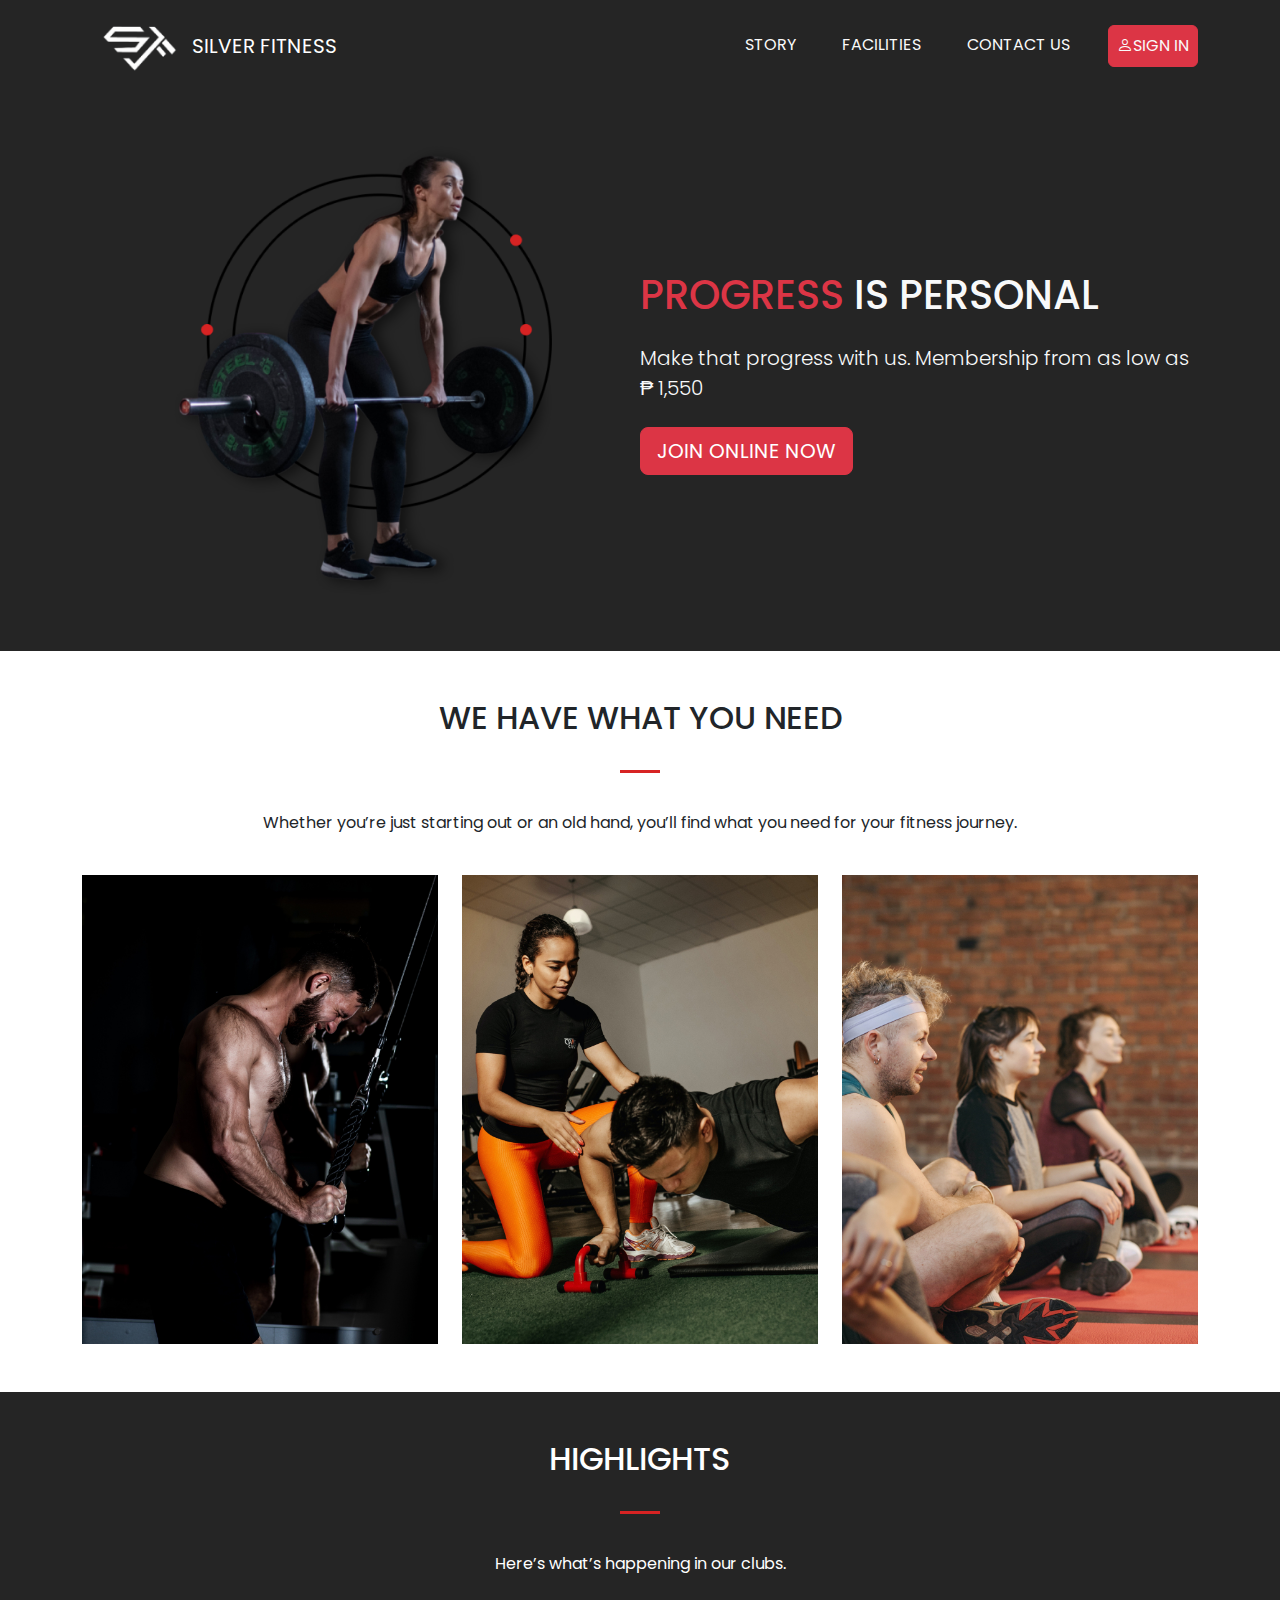
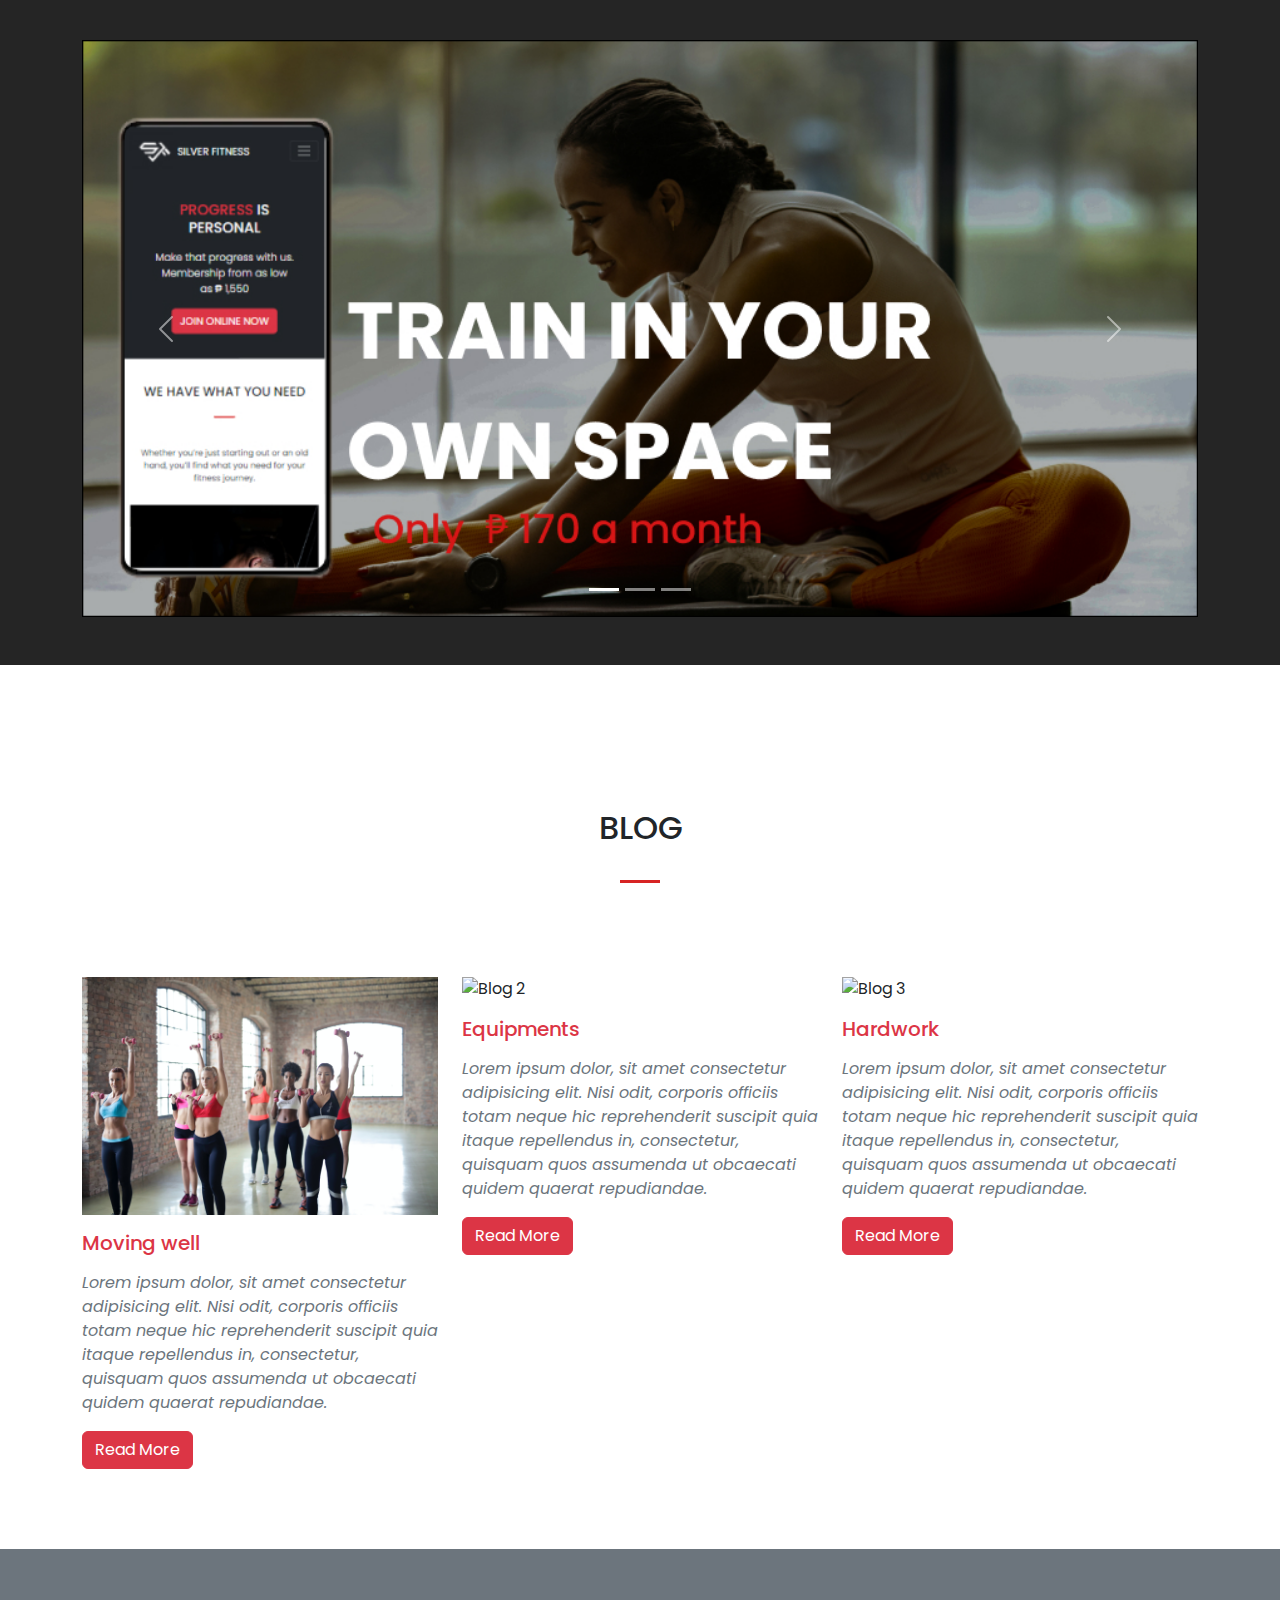
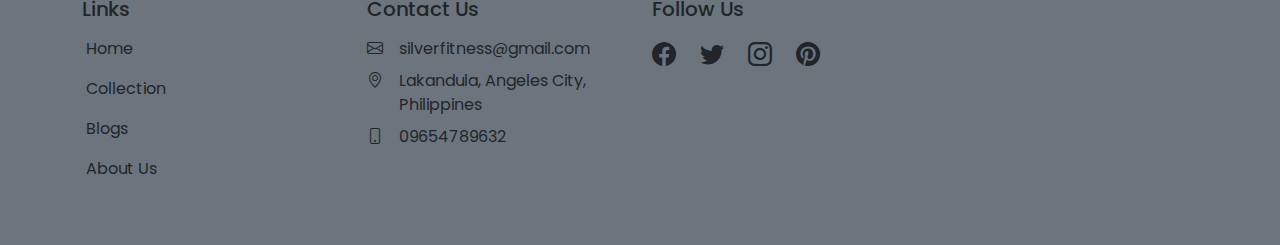
==== index.html @ c0259fdd "done" ====
<!DOCTYPE html>
<html lang="en">
  <head>
    <!-- Meta Tags -->
    <meta charset="UTF-8" />
    <meta http-equiv="X-UA-Compatible" content="IE=edge" />
    <meta name="viewport" content="width=device-width, initial-scale=1.0" />

    <!-- Bootstrap CSS -->
    <link rel="stylesheet" href="css/bootstrap.min.css" />

    <!-- Bootstrap Icon -->
    <link
      rel="stylesheet"
      href="https://cdn.jsdelivr.net/npm/bootstrap-icons@1.9.1/font/bootstrap-icons.css"
    />

    <!-- Custom CSS -->
    <link rel="stylesheet" href="css/main.css" />

    <title>SILVER FITNESS</title>
  </head>

  <body>
    <!-- Navbar -->
    <nav class="navbar navbar-expand-lg py-2 fixed-top">
      <div class="container">
        <a
          href="index.html"
          class="navbar-brand d-flex align-items-center justify-content-between order-lg-0"
        >
          <img class="image-icon" src="img/Frame 1.png" alt="site Icon" />
          <span id="brand-name" class="fw-900 text-white">SILVER FITNESS</span>
        </a>

        <button
          class="navbar-toggler"
          type="button"
          data-bs-toggle="collapse"
          data-bs-target="#navmenu"
        >
          <span class="navbar-toggler-icon"></span>
        </button>

        <div id="navmenu" class="collapse navbar-collapse">
          <ul class="navbar-nav ms-auto">
            <li class="nav-item">
              <a href="#story" class="nav-link">STORY</a>
            </li>

            <li class="nav-item">
              <a href="#facility" class="nav-link">FACILITIES</a>
            </li>
            <li class="nav-item">
              <a href="#contact" class="nav-link">CONTACT US</a>
            </li>
            <li class="nav-item">
              <a href="#signin" class="nav-link btn btn-danger">
                <i class="bi bi-person"></i>SIGN IN</a
              >
            </li>
          </ul>
        </div>
      </div>
    </nav>

    <!-- Showcase -->
    <section
      class="showcase text-light p-5 p-lg-0 pt-lg-5 text-center text-sm-start"
    >
      <div class="container">
        <div class="d-sm-flex pt-5 align-items-center justify-content-between">
          <img
            class="img-fluid w-50 d-none d-sm-block"
            src="img/show-png.png"
            alt=""
          />
          <div>
            <h1><span class="text-danger">PROGRESS</span> IS PERSONAL</h1>
            <p class="lead my-4">
              Make that progress with us. Membership from as low as ₱ 1,550
            </p>
            <button
              class="btn btn-danger btn-lg"
              data-bs-toggle="modal"
              data-bs-target="#enroll"
            >
              <a href="index.html" class="text-white">JOIN ONLINE NOW</a>
            </button>
          </div>
        </div>
      </div>
    </section>

    <!-- --SECOND SECTION --- -->
    <section class="py-5">
      <div class="container">
        <div class="title text-center">
          <h2 class="position-relative text-dark d-inline-block">
            WE HAVE WHAT YOU NEED
          </h2>
          <div class="seperator"></div>
          <div class="pt-2 text-dark">
            <p>
              Whether you’re just starting out or an old hand, you’ll find what
              you need for your fitness journey.
            </p>
          </div>
          <div class="row">
            <div class="col-md-6 col-lg-4 pt-4">
              <div class="portfolio-item position-relative overflow-hidden">
                <img src="img/4.jpg" alt="P3" class="w-100" />
                <div class="portfolio-overlay align-items-center">
                  <div class="portfolio-text text-white font-light">
                    <h1>WHO WE ARE</h1>
                    <h5>
                      As a market leader in the fitness industry, Fitness First
                      Pilippines is dedicated to improving your personal health,
                      fitness, and lifestyle. Get access to more than 30 types
                      of workout classes that will shape and tone your body up.
                      Contact us today!
                    </h5>
                  </div>
                </div>
              </div>
            </div>
            <!-- 2 -->
            <div class="col-md-6 col-lg-4 pt-4">
              <div class="portfolio-item position-relative overflow-hidden">
                <img src="img/2.jpg" alt="P3" class="w-100" />
                <div class="portfolio-overlay align-items-center">
                  <div class="portfolio-text text-white font-light">
                    <h1>CERTIFIED COACHES</h1>
                    <h5>
                      Smash your fitness goals with our expert trainers’ help
                    </h5>
                  </div>
                </div>
              </div>
            </div>
            <!-- 3 -->
            <div class="col-md-6 col-lg-4 pt-4">
              <div class="portfolio-item position-relative overflow-hidden">
                <img src="img/3.jpg" alt="P3" class="w-100" />
                <div class="portfolio-overlay align-items-center">
                  <div class="portfolio-text text-white font-light">
                    <h1>RESULT-DRIVEN CLASSES</h1>
                    <h5>
                      If you love the energy of group workouts, we have a class
                      that’ll fit you.
                    </h5>
                  </div>
                </div>
              </div>
            </div>
          </div>
        </div>
      </div>
    </section>

    <!-- Banners -->
    <section class="showcase pb-5">
      <div class="container">
        <div class="text-center title">
          <h2 class="position-relative d-inline-block text-white pt-5">
            HIGHLIGHTS
          </h2>
          <div class="seperator"></div>
          <div class="pt-2">
            <p class="text-white pb-5">Here’s what’s happening in our clubs.</p>
          </div>

          <div
            id="carouselExampleDark"
            class="carousel carousel-light slide"
            data-bs-ride="carousel"
          >
            <div class="carousel-indicators">
              <button
                type="button"
                data-bs-target="#carouselExampleDark"
                data-bs-slide-to="0"
                class="active"
                aria-current="true"
                aria-label="Slide 1"
              ></button>
              <button
                type="button"
                data-bs-target="#carouselExampleDark"
                data-bs-slide-to="1"
                aria-label="Slide 2"
              ></button>
              <button
                type="button"
                data-bs-target="#carouselExampleDark"
                data-bs-slide-to="2"
                aria-label="Slide 3"
              ></button>
            </div>
            <div class="carousel-inner">
              <div class="carousel-item active" data-bs-interval="10000">
                <img
                  src="img/banner1.jpg"
                  class="d-block w-100"
                  alt="Banner 1"
                />
              </div>
              <div class="carousel-item" data-bs-interval="2000">
                <img
                  src="img/banner2.jpg"
                  class="d-block w-100"
                  alt="Banner 2"
                />
              </div>
              <div class="carousel-item">
                <img
                  src="img/banner3.jpg"
                  class="d-block w-100"
                  alt="Banner 3"
                />
              </div>
            </div>
            <button
              class="carousel-control-prev"
              type="button"
              data-bs-target="#carouselExampleDark"
              data-bs-slide="prev"
            >
              <span
                class="carousel-control-prev-icon"
                aria-hidden="true"
              ></span>
              <span class="visually-hidden">Previous</span>
            </button>
            <button
              class="carousel-control-next"
              type="button"
              data-bs-target="#carouselExampleDark"
              data-bs-slide="next"
            >
              <span
                class="carousel-control-next-icon"
                aria-hidden="true"
              ></span>
              <span class="visually-hidden">Next</span>
            </button>
          </div>
        </div>
      </div>
    </section>

    <!-- Blogs -->

    <section class="py-5">
      <div class="container">
        <div class="title text-center py-5">
          <h2 class="position-relative d-inline-block text-dark pt-5">BLOG</h2>
          <div class="seperator"></div>
        </div>

        <div class="row">
          <div class="col-md-6 col-lg-4 card border-0 my-3">
            <img src="img/blog1 (1).jpg" alt="Blog 1" />
            <div class="card-body px-0">
              <h5 class="card-title text-danger">Moving well</h5>
              <p class="card-text mt-3 text-muted fst-italic">
                Lorem ipsum dolor, sit amet consectetur adipisicing elit. Nisi
                odit, corporis officiis totam neque hic reprehenderit suscipit
                quia itaque repellendus in, consectetur, quisquam quos assumenda
                ut obcaecati quidem quaerat repudiandae.
              </p>
              <a href="#" class="btn btn-danger">Read More</a>
            </div>
          </div>
          <!-- 2 -->
          <div class="col-md-6 col-lg-4 card border-0 my-3">
            <img src="img/blog2.jpg" alt="Blog 2" />
            <div class="card-body px-0">
              <h5 class="card-title text-danger">Equipments</h5>
              <p class="card-text mt-3 text-muted fst-italic">
                Lorem ipsum dolor, sit amet consectetur adipisicing elit. Nisi
                odit, corporis officiis totam neque hic reprehenderit suscipit
                quia itaque repellendus in, consectetur, quisquam quos assumenda
                ut obcaecati quidem quaerat repudiandae.
              </p>
              <a href="#" class="btn btn-danger">Read More</a>
            </div>
          </div>
          <!-- 3 -->
          <div class="col-md-6 col-lg-4 card border-0 my-3">
            <img src="img/blog3.jpg" alt="Blog 3" />
            <div class="card-body px-0">
              <h5 class="card-title text-danger">Hardwork</h5>
              <p class="card-text mt-3 text-muted fst-italic">
                Lorem ipsum dolor, sit amet consectetur adipisicing elit. Nisi
                odit, corporis officiis totam neque hic reprehenderit suscipit
                quia itaque repellendus in, consectetur, quisquam quos assumenda
                ut obcaecati quidem quaerat repudiandae.
              </p>
              <a href="#" class="btn btn-danger">Read More</a>
            </div>
          </div>
        </div>
      </div>
    </section>

    <!-- Footer -->

    <footer class="bg-secondary py-5">
      <div class="container">
        <div class="row text-dark g-4">
          <div class="col-md-6 col-lg-3">
            <h5>Links</h5>
            <ul class="list-unstyled">
              <li class="my-3">
                <a href="#" class="text-dark">
                  <i class="fa fa-chevron-right me-1"></i>Home</a
                >
              </li>
              <li class="my-3">
                <a href="#" class="text-dark">
                  <i class="fa fa-chevron-right me-1"></i>Collection</a
                >
              </li>
              <li class="my-3">
                <a href="#" class="text-dark">
                  <i class="fa fa-chevron-right me-1"></i>Blogs</a
                >
              </li>
              <li class="my-3">
                <a href="#" class="text-dark">
                  <i class="fa fa-chevron-right me-1"></i>About Us</a
                >
              </li>
            </ul>
          </div>
          <div class="col-md-6 col-lg-3">
            <h5 class="mb-3">Contact Us</h5>
            <div class="d-flex justify-content-start align-items-start my-2">
              <span class="me-3"><i class="bi bi-envelope"></i></span>
              <span>silverfitness@gmail.com</span>
            </div>
            <div class="d-flex jutify-content-start align-items-start my-2">
              <span class="me-3"><i class="bi bi-geo-alt"></i></span>
              <span>Lakandula, Angeles City, Philippines</span>
            </div>
            <div class="d-flex justify-content-start align-items-start my-2">
              <span class="me-3"><i class="bi bi-phone"></i></span>
              <span>09654789632</span>
            </div>
          </div>
          <div class="col-md-6 col-lg-3">
            <h5 class="mb-3">Follow Us</h5>
            <ul class="list-unstyled d-flex">
              <li class="fs-4 me-4">
                <i class="bi bi-facebook"></i>
              </li>
              <li class="fs-4 me-4">
                <i class="bi bi-twitter"></i>
              </li>
              <li class="fs-4 me-4">
                <i class="bi bi-instagram"></i>
              </li>
              <li class="fs-4 me-4">
                <i class="bi bi-pinterest"></i>
              </li>
            </ul>
          </div>
        </div>
      </div>
    </footer>
    <!-- Bootstrap JS -->
    <script src="js/bootstrap.bundle.min.js"></script>
  </body>
</html>
---- css/main.css ----
@import url('https://fonts.googleapis.com/css2?family=Kaisei+Tokumin:wght@400;500;700&family=Poppins:wght@300;400;500&display=swap');

:root{
    --lg-font: 'Kaisei Tokumin', serif;
    --sm-font: 'Poppins', sans-serif;
    --pink: #dc3545;
}

body {
    font-family: var(--sm-font);
}

/* Navbar */

.navbar{
    background-color: #252525;
}
.nav-link{
    color: rgb(250, 250, 250);
}

.nav-link:hover {
    color:#D72323 !important;

}
.nav-item{
    padding-left: 30px;
}
.image-icon{
    height: 65px;
}

/* Showcase */

.showcase{
   background-color: #252525;
}

.btn:not(.nav-btns button):hover{
    background: #873232;
    color: rgb(255, 255, 255);
    border: #D72323;
}
a:link {
    text-decoration: none;
  }


.img-banner {
    height: 700px;
    width: 800px;
}

.seperator{
    background-color: #D72323;
    width: 40px;
    height: 3px;
    margin: 0 auto;
    margin-bottom: 30px;
    margin-top: 25px;
}



/* Second Section */
.portfolio-overlay {
    position: absolute;
    bottom: 0;
    left: 0;
    width: 100%;
    height: 100%;
    background-color: #e71111e6;
    display: flex;
    align-items: flex-end;
    padding: 30px;
    opacity: 0;
   }
   .portfolio-item img{
    transform: skewX(349);
   }
   .portfolio-item:hover .portfolio-overlay {
    opacity: 1;
   }
   .portfolio-item:hover img {
    transform: scale(1.1);
   }
   .portfolio-item img,
   .portfolio-item .portfolio-overlay {
    transition: all 0.4s ease;
   }
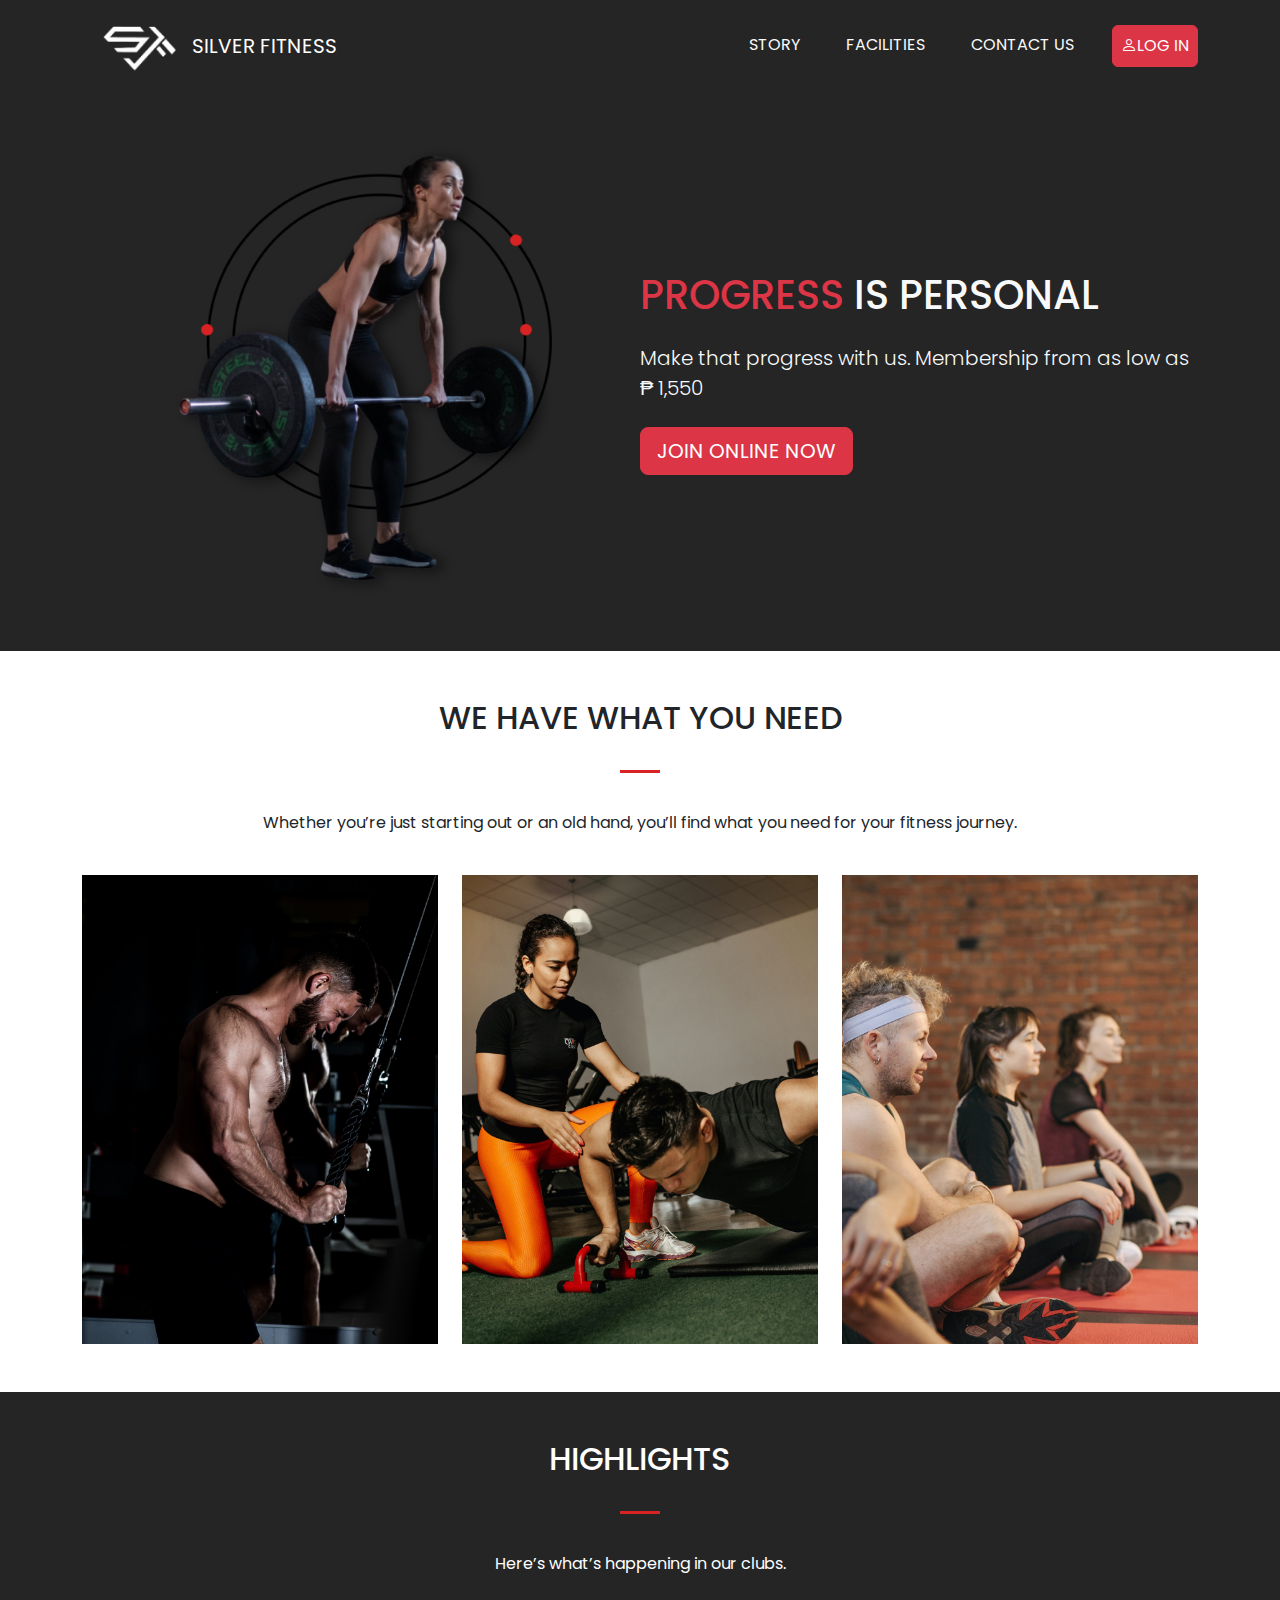
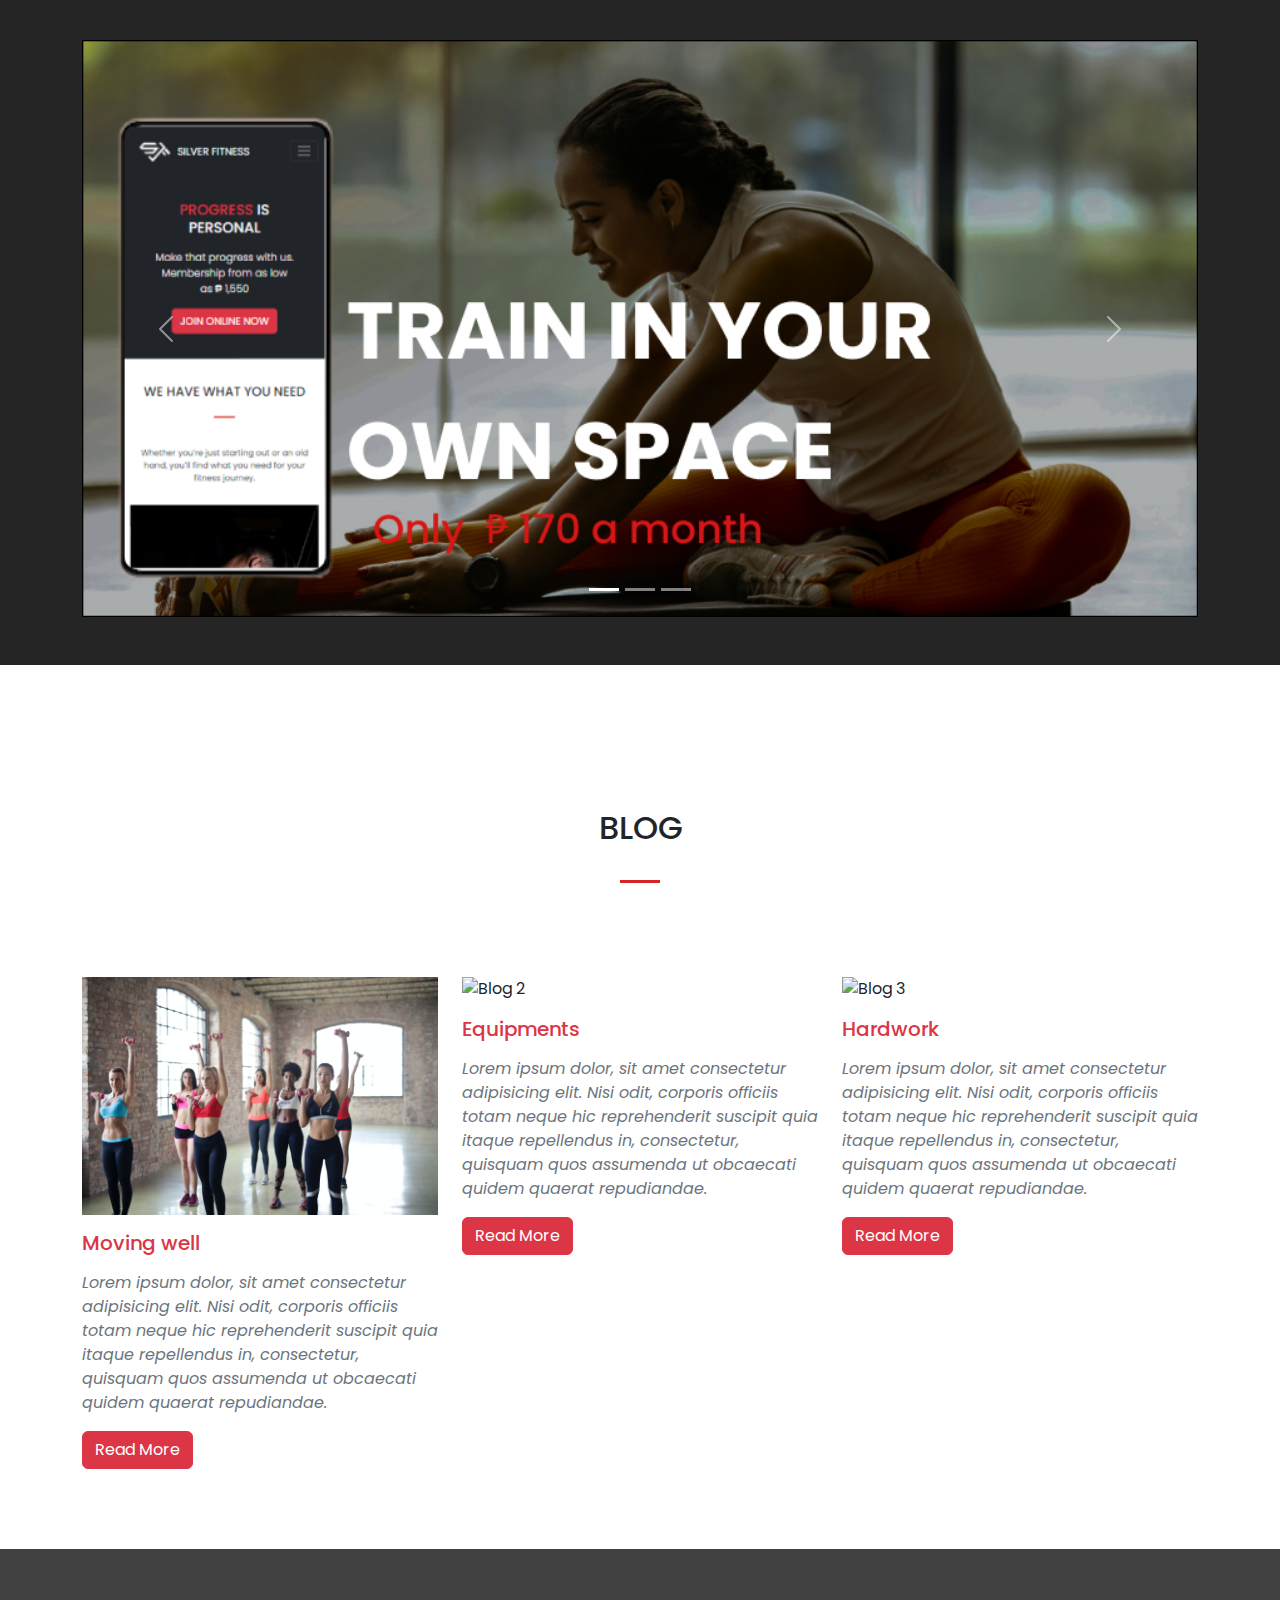
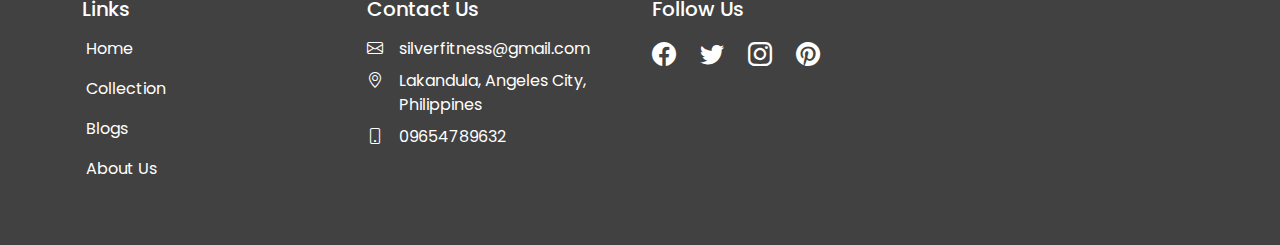
==== commit 98c351f6: "SignUp commit" ====
--- a/index.html
+++ b/index.html
@@ -55,8 +55,12 @@
               <a href="#contact" class="nav-link">CONTACT US</a>
             </li>
             <li class="nav-item">
-              <a href="#signin" class="nav-link btn btn-danger">
-                <i class="bi bi-person"></i>SIGN IN</a
+              <a
+                href="signup.html"
+                id="sign-color"
+                class="nav-link btn btn-danger"
+              >
+                <i class="bi bi-person"></i>LOG IN</a
               >
             </li>
           </ul>
@@ -306,29 +310,29 @@
 
     <!-- Footer -->
 
-    <footer class="bg-secondary py-5">
-      <div class="container">
-        <div class="row text-dark g-4">
+    <footer class="footer py-5">
+      <div class="container">
+        <div class="row text-white g-4">
           <div class="col-md-6 col-lg-3">
             <h5>Links</h5>
             <ul class="list-unstyled">
               <li class="my-3">
-                <a href="#" class="text-dark">
+                <a href="#" class="text-white">
                   <i class="fa fa-chevron-right me-1"></i>Home</a
                 >
               </li>
               <li class="my-3">
-                <a href="#" class="text-dark">
+                <a href="#" class="text-white">
                   <i class="fa fa-chevron-right me-1"></i>Collection</a
                 >
               </li>
               <li class="my-3">
-                <a href="#" class="text-dark">
+                <a href="#" class="text-white">
                   <i class="fa fa-chevron-right me-1"></i>Blogs</a
                 >
               </li>
               <li class="my-3">
-                <a href="#" class="text-dark">
+                <a href="#" class="text-white">
                   <i class="fa fa-chevron-right me-1"></i>About Us</a
                 >
               </li>
--- a/css/main.css
+++ b/css/main.css
@@ -19,9 +19,13 @@
     color: rgb(250, 250, 250);
 }
 
+
 .nav-link:hover {
     color:#D72323 !important;
 
+}
+#sign-color{
+    color: white !important;
 }
 .nav-item{
     padding-left: 30px;
@@ -37,7 +41,7 @@
 }
 
 .btn:not(.nav-btns button):hover{
-    background: #873232;
+    background: #b62626;
     color: rgb(255, 255, 255);
     border: #D72323;
 }
@@ -88,3 +92,8 @@
    .portfolio-item .portfolio-overlay {
     transition: all 0.4s ease;
    }
+
+   /* Footer */
+   .footer{
+    background-color: #414141;
+   }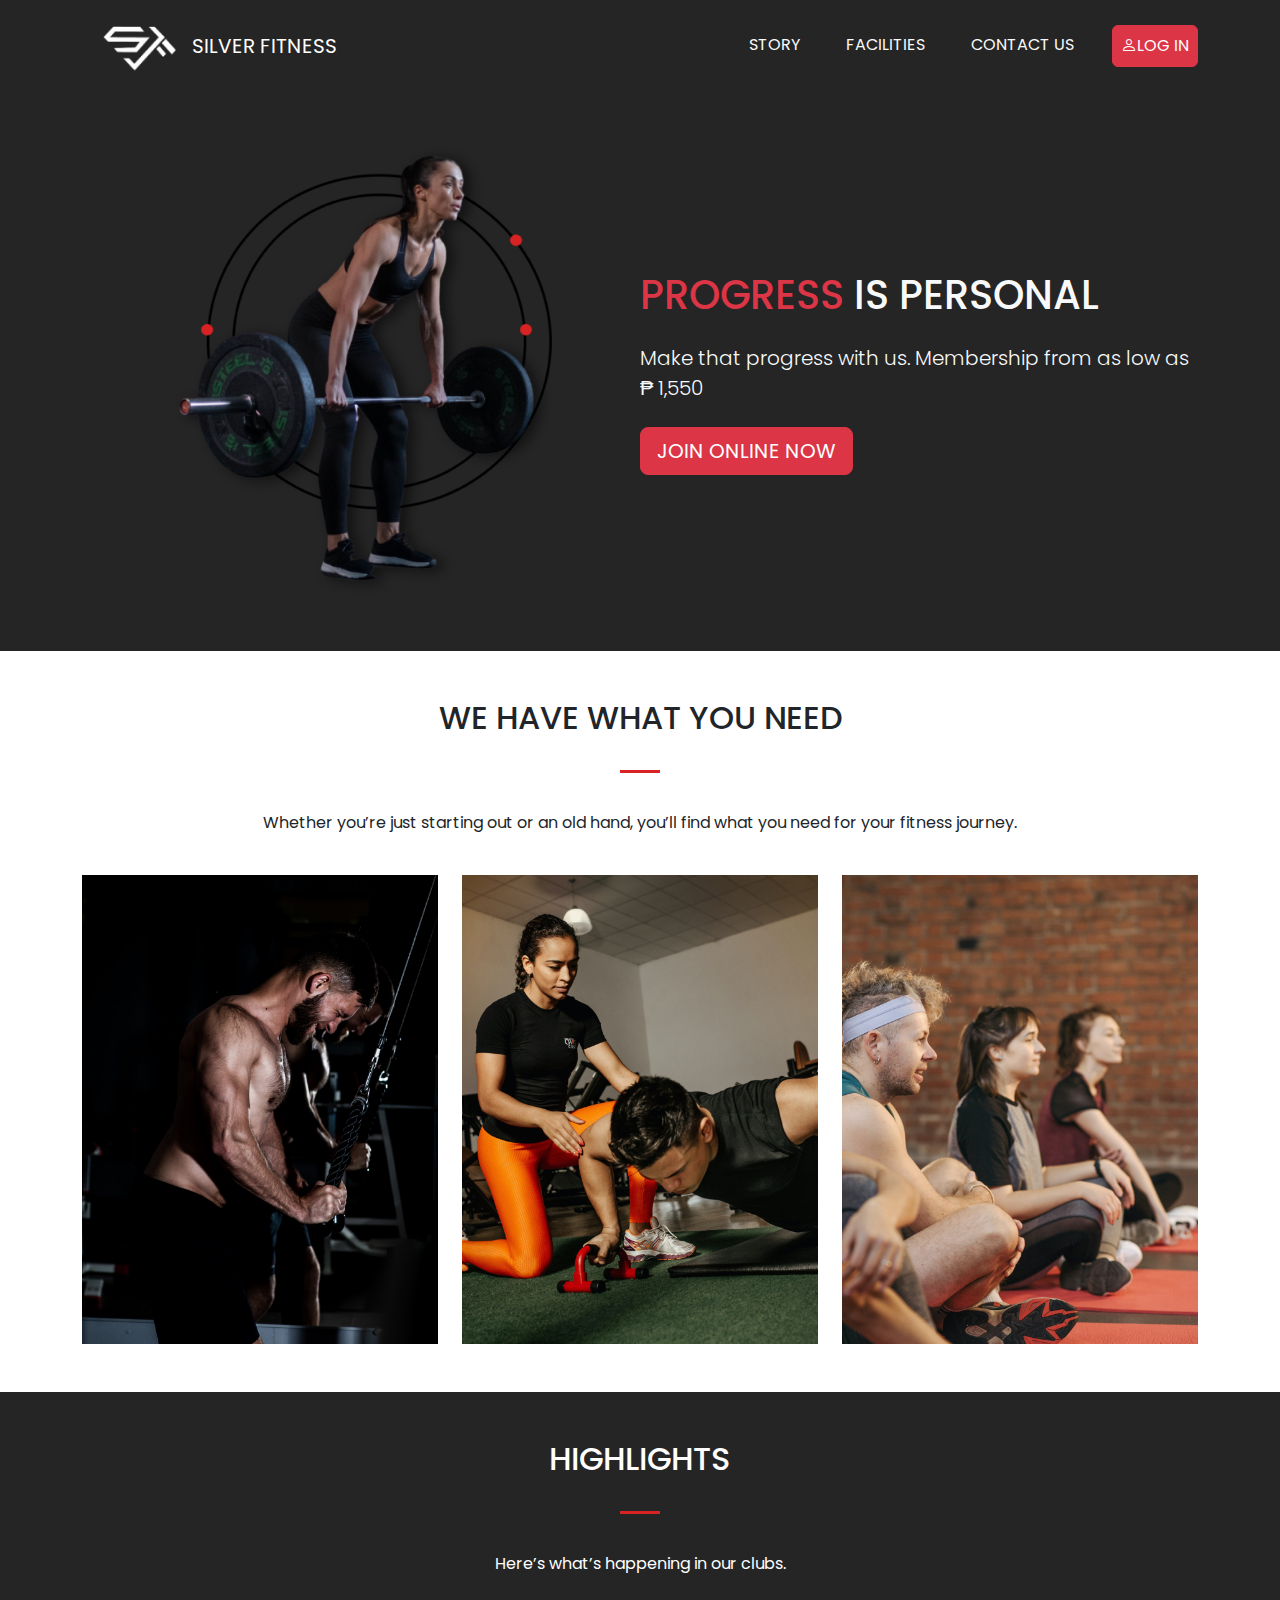
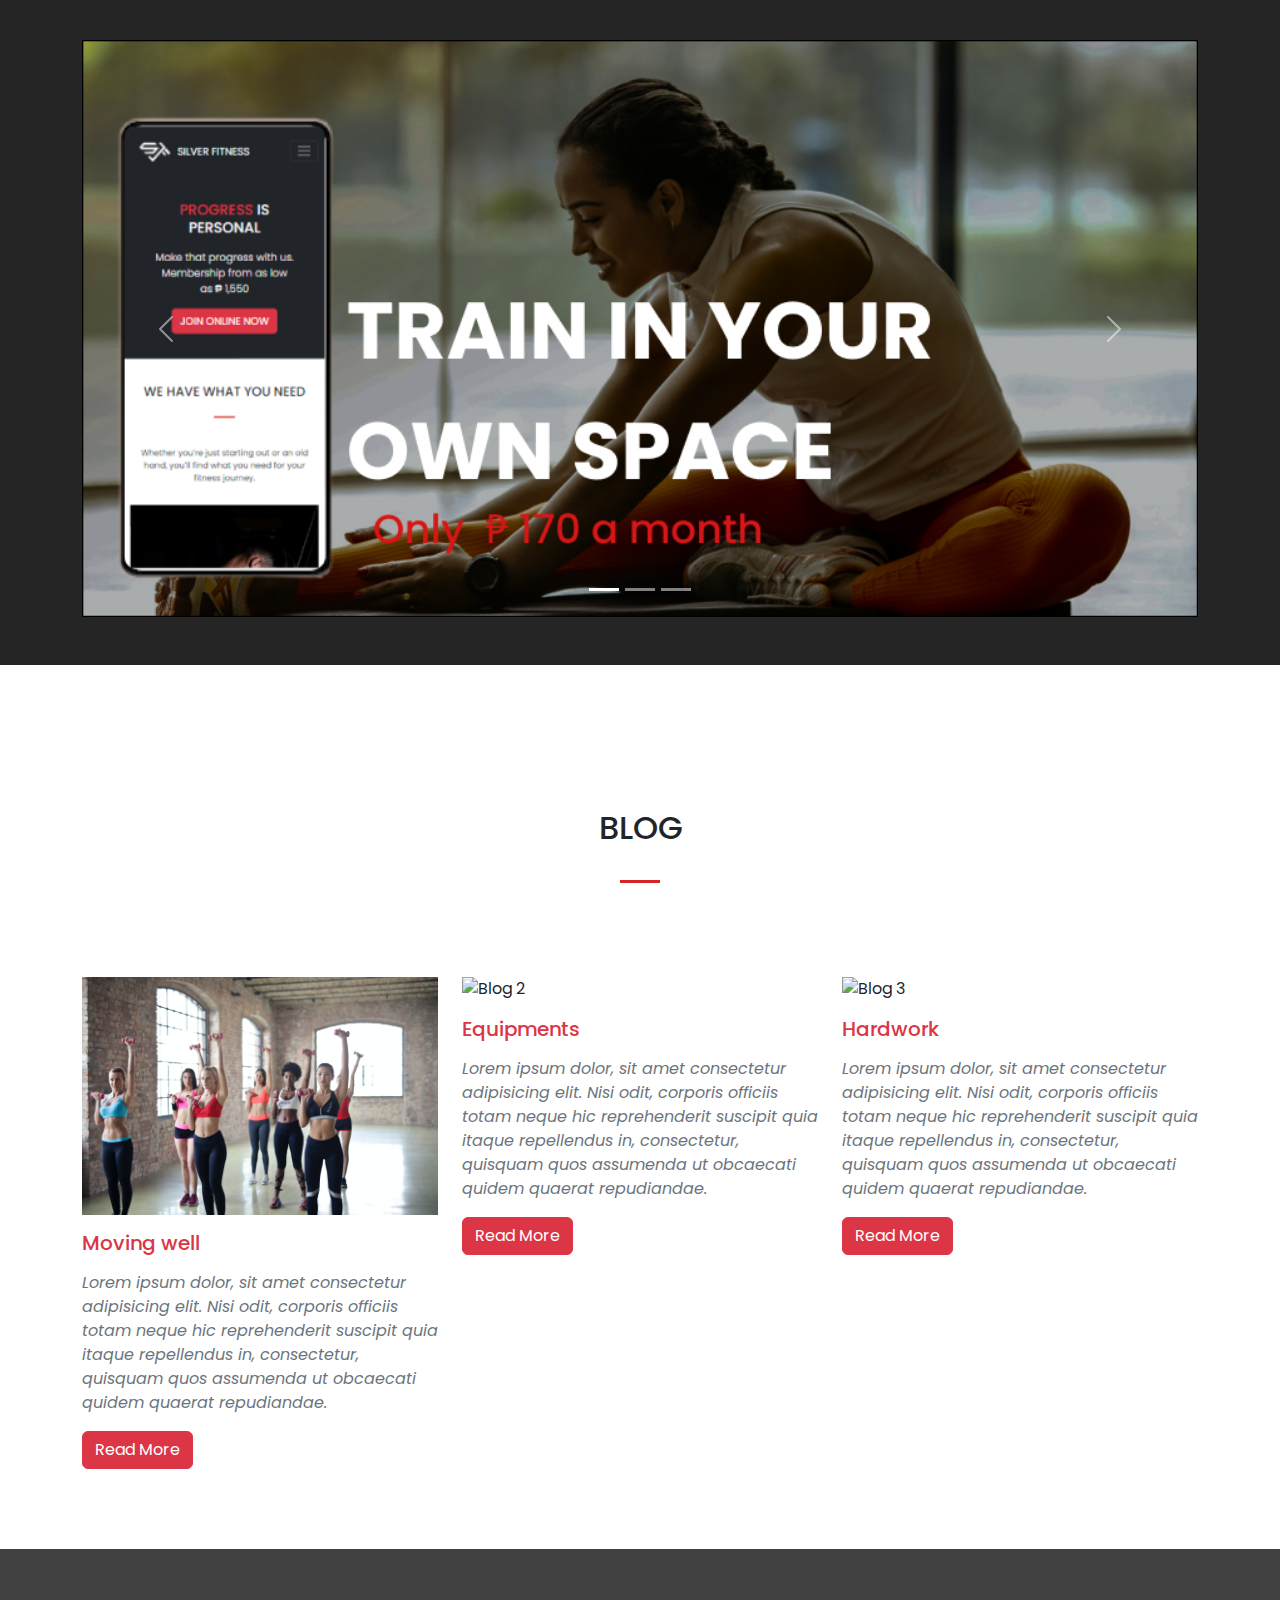
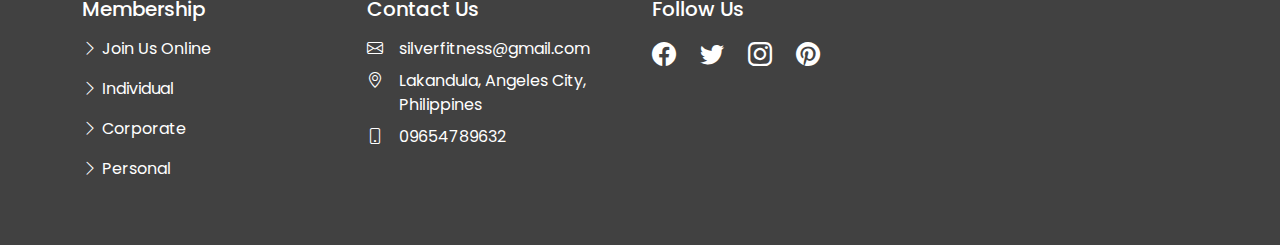
==== commit 0facb2db: "story" ====
--- a/index.html
+++ b/index.html
@@ -56,7 +56,7 @@
             </li>
             <li class="nav-item">
               <a
-                href="signup.html"
+                href="login.html"
                 id="sign-color"
                 class="nav-link btn btn-danger"
               >
@@ -314,32 +314,32 @@
       <div class="container">
         <div class="row text-white g-4">
           <div class="col-md-6 col-lg-3">
-            <h5>Links</h5>
+            <h5>Membership</h5>
             <ul class="list-unstyled">
               <li class="my-3">
                 <a href="#" class="text-white">
-                  <i class="fa fa-chevron-right me-1"></i>Home</a
+                  <i class="bi bi-chevron-right me-1"></i>Join Us Online</a
                 >
               </li>
               <li class="my-3">
                 <a href="#" class="text-white">
-                  <i class="fa fa-chevron-right me-1"></i>Collection</a
+                  <i class="bi bi-chevron-right me-1"></i>Individual</a
                 >
               </li>
               <li class="my-3">
                 <a href="#" class="text-white">
-                  <i class="fa fa-chevron-right me-1"></i>Blogs</a
+                  <i class="bi bi-chevron-right me-1"></i>Corporate</a
                 >
               </li>
               <li class="my-3">
                 <a href="#" class="text-white">
-                  <i class="fa fa-chevron-right me-1"></i>About Us</a
+                  <i class="bi bi-chevron-right me-1"></i>Personal</a
                 >
               </li>
             </ul>
           </div>
           <div class="col-md-6 col-lg-3">
-            <h5 class="mb-3">Contact Us</h5>
+            <h5 id="contact" class="mb-3">Contact Us</h5>
             <div class="d-flex justify-content-start align-items-start my-2">
               <span class="me-3"><i class="bi bi-envelope"></i></span>
               <span>silverfitness@gmail.com</span>
--- a/css/main.css
+++ b/css/main.css
@@ -3,7 +3,7 @@
 :root{
     --lg-font: 'Kaisei Tokumin', serif;
     --sm-font: 'Poppins', sans-serif;
-    --pink: #dc3545;
+
 }
 
 body {
@@ -96,4 +96,15 @@
    /* Footer */
    .footer{
     background-color: #414141;
-   }+   }
+ 
+   footer .brand{
+    font-family: var(--lg-font);
+    letter-spacing: 2px;
+}
+
+/* story */
+
+.padel{
+    padding-left: 0%;
+}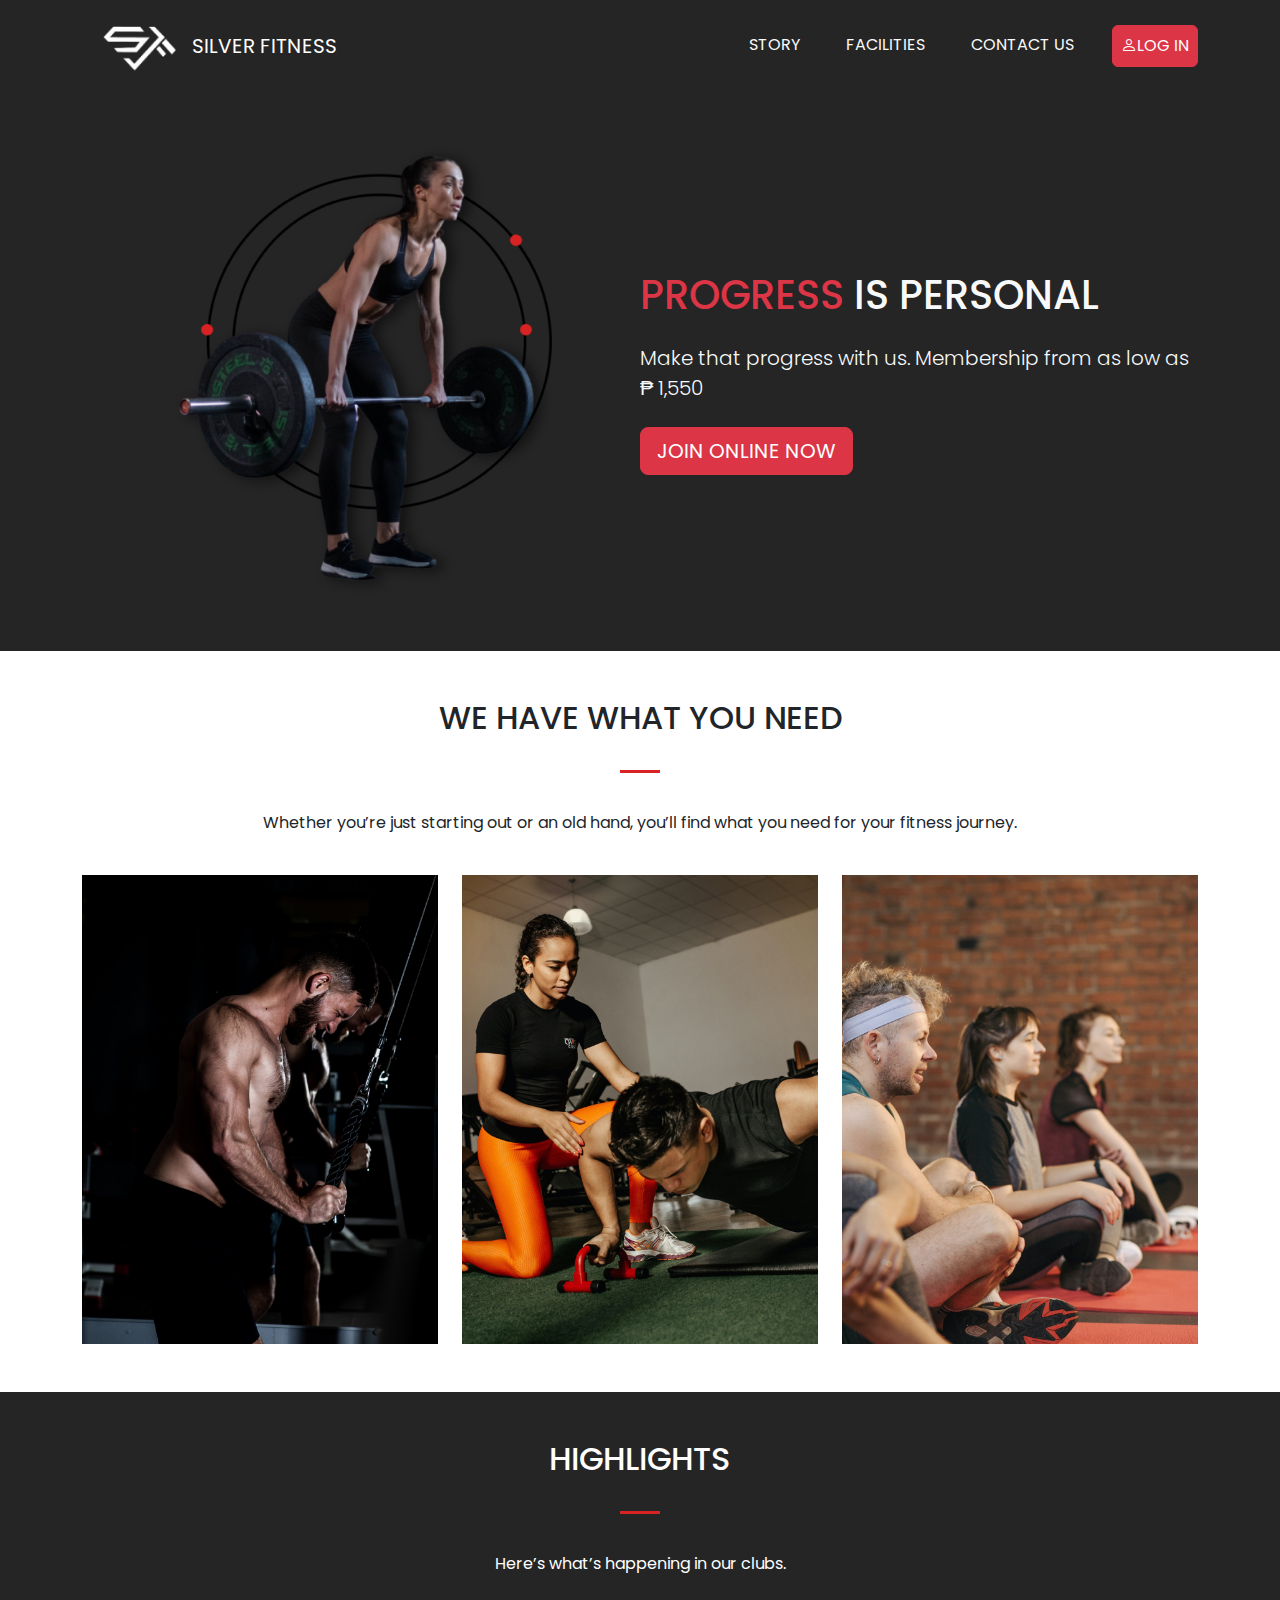
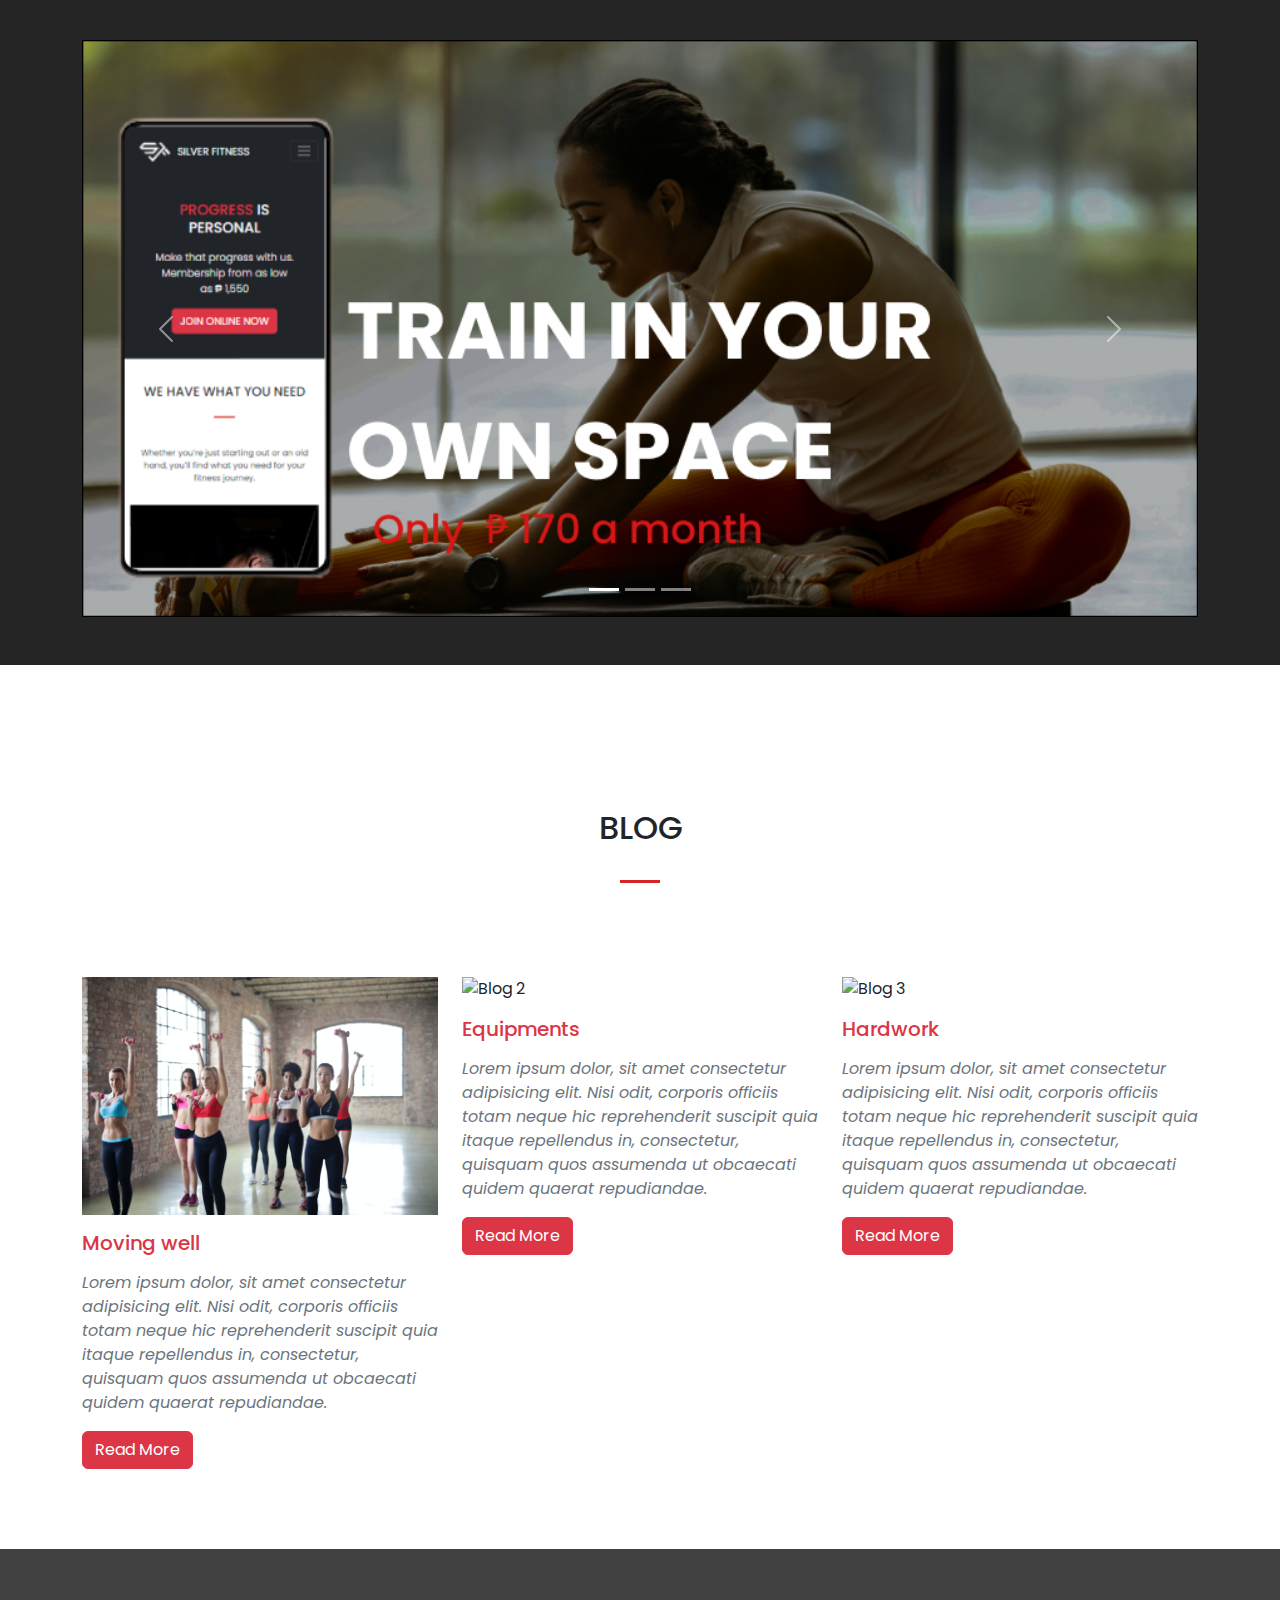
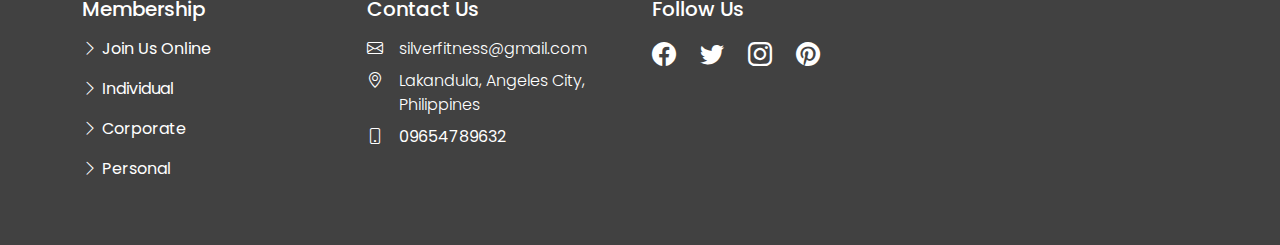
==== commit 3f27a862: "commit" ====
--- a/index.html
+++ b/index.html
@@ -45,11 +45,11 @@
         <div id="navmenu" class="collapse navbar-collapse">
           <ul class="navbar-nav ms-auto">
             <li class="nav-item">
-              <a href="#story" class="nav-link">STORY</a>
+              <a href="story.html" class="nav-link">STORY</a>
             </li>
 
             <li class="nav-item">
-              <a href="#facility" class="nav-link">FACILITIES</a>
+              <a href="facilities.html" class="nav-link">FACILITIES</a>
             </li>
             <li class="nav-item">
               <a href="#contact" class="nav-link">CONTACT US</a>
@@ -73,7 +73,7 @@
       class="showcase text-light p-5 p-lg-0 pt-lg-5 text-center text-sm-start"
     >
       <div class="container">
-        <div class="d-sm-flex pt-5 align-items-center justify-content-between">
+        <div class="d-sm-flex pt-5 align-items-center justify-content-center">
           <img
             class="img-fluid w-50 d-none d-sm-block"
             src="img/show-png.png"
@@ -89,7 +89,7 @@
               data-bs-toggle="modal"
               data-bs-target="#enroll"
             >
-              <a href="index.html" class="text-white">JOIN ONLINE NOW</a>
+              <a href="signup.html" class="text-white">JOIN ONLINE NOW</a>
             </button>
           </div>
         </div>
@@ -262,7 +262,7 @@
           <div class="seperator"></div>
         </div>
 
-        <div class="row">
+        <div class="row d-flex justify-content-center">
           <div class="col-md-6 col-lg-4 card border-0 my-3">
             <img src="img/blog1 (1).jpg" alt="Blog 1" />
             <div class="card-body px-0">
@@ -342,11 +342,11 @@
             <h5 id="contact" class="mb-3">Contact Us</h5>
             <div class="d-flex justify-content-start align-items-start my-2">
               <span class="me-3"><i class="bi bi-envelope"></i></span>
-              <span>silverfitness@gmail.com</span>
+              <span class="fw-light">silverfitness@gmail.com</span>
             </div>
             <div class="d-flex jutify-content-start align-items-start my-2">
               <span class="me-3"><i class="bi bi-geo-alt"></i></span>
-              <span>Lakandula, Angeles City, Philippines</span>
+              <span class="fw-light">Lakandula, Angeles City, Philippines</span>
             </div>
             <div class="d-flex justify-content-start align-items-start my-2">
               <span class="me-3"><i class="bi bi-phone"></i></span>
--- a/css/main.css
+++ b/css/main.css
@@ -107,4 +107,25 @@
 
 .padel{
     padding-left: 0%;
+}
+
+.s-banner{
+    width: 598px;
+}
+
+.bg-xlight {
+    background-color: #f5f5f5;
+}
+
+/* Facility */
+
+#bann {
+    background: url(/img/gym.jpg) top/cover;
+    height: 600px;
+    box-shadow: inset 0 0 0 50vw rgba(0,0,0,0.664);
+}
+
+.box {
+    border: #f5f5f5;
+   border-bottom: 0.5px solid #D72323;
 }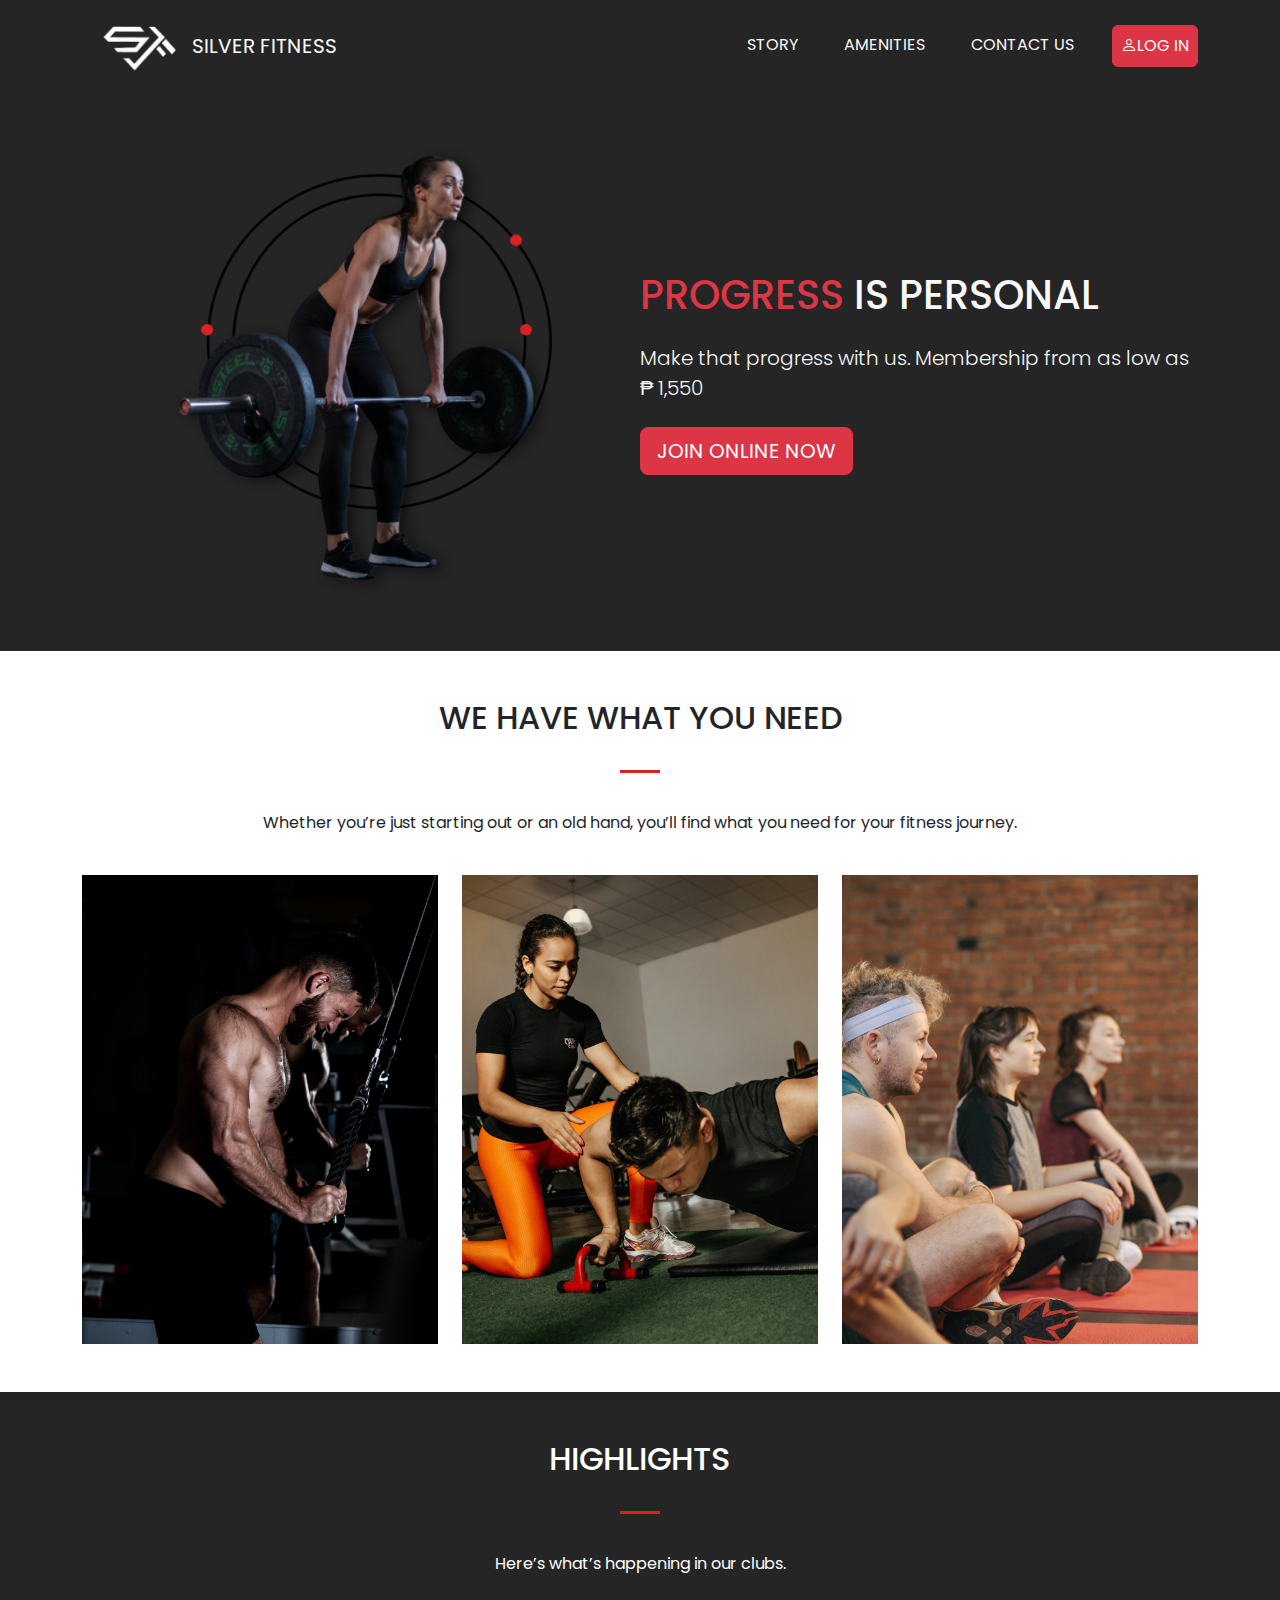
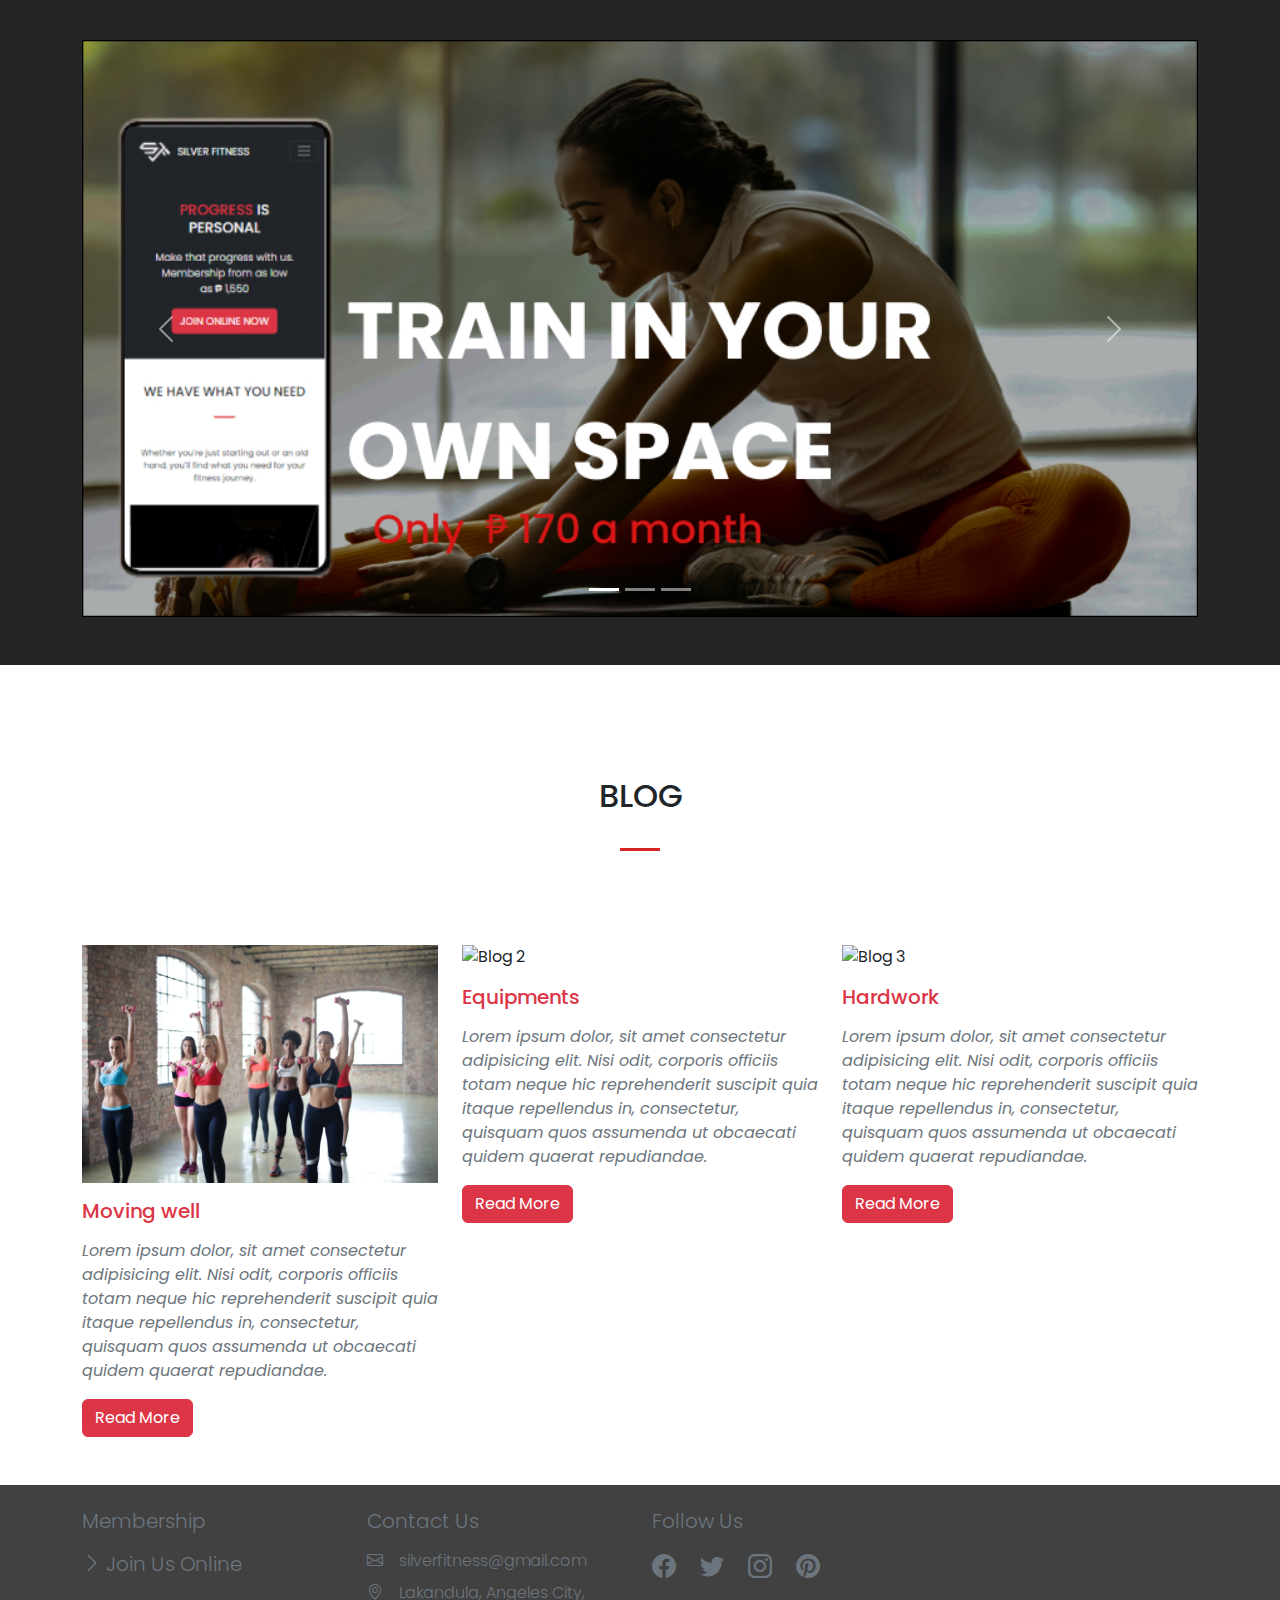
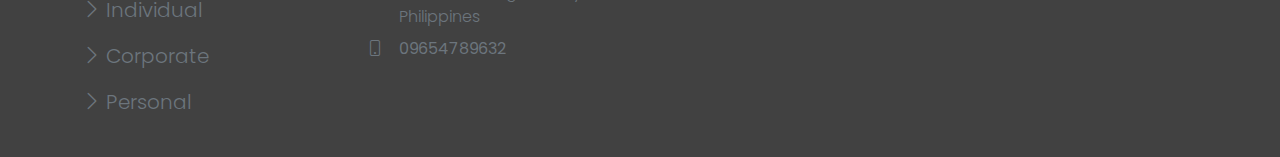
==== commit 0a5991bd: "final commit" ====
--- a/index.html
+++ b/index.html
@@ -23,6 +23,7 @@
 
   <body>
     <!-- Navbar -->
+
     <nav class="navbar navbar-expand-lg py-2 fixed-top">
       <div class="container">
         <a
@@ -49,7 +50,7 @@
             </li>
 
             <li class="nav-item">
-              <a href="facilities.html" class="nav-link">FACILITIES</a>
+              <a href="facilities.html" class="nav-link">AMENITIES</a>
             </li>
             <li class="nav-item">
               <a href="#contact" class="nav-link">CONTACT US</a>
@@ -69,6 +70,7 @@
     </nav>
 
     <!-- Showcase -->
+
     <section
       class="showcase text-light p-5 p-lg-0 pt-lg-5 text-center text-sm-start"
     >
@@ -97,6 +99,7 @@
     </section>
 
     <!-- --SECOND SECTION --- -->
+
     <section class="py-5">
       <div class="container">
         <div class="title text-center">
@@ -162,7 +165,8 @@
       </div>
     </section>
 
-    <!-- Banners -->
+    <!-- Ads Banners -->
+
     <section class="showcase pb-5">
       <div class="container">
         <div class="text-center title">
@@ -255,7 +259,7 @@
 
     <!-- Blogs -->
 
-    <section class="py-5">
+    <section class="py-3">
       <div class="container">
         <div class="title text-center py-5">
           <h2 class="position-relative d-inline-block text-dark pt-5">BLOG</h2>
@@ -310,36 +314,36 @@
 
     <!-- Footer -->
 
-    <footer class="footer py-5">
-      <div class="container">
-        <div class="row text-white g-4">
+    <footer class="footer py-4">
+      <div class="container">
+        <div class="row text-muted g-4">
           <div class="col-md-6 col-lg-3">
-            <h5>Membership</h5>
+            <h5 class="lead">Membership</h5>
             <ul class="list-unstyled">
               <li class="my-3">
-                <a href="#" class="text-white">
+                <a href="#" class="text-muted lead">
                   <i class="bi bi-chevron-right me-1"></i>Join Us Online</a
                 >
               </li>
               <li class="my-3">
-                <a href="#" class="text-white">
+                <a href="#" class="text-muted lead">
                   <i class="bi bi-chevron-right me-1"></i>Individual</a
                 >
               </li>
               <li class="my-3">
-                <a href="#" class="text-white">
+                <a href="#" class="text-muted lead">
                   <i class="bi bi-chevron-right me-1"></i>Corporate</a
                 >
               </li>
               <li class="my-3">
-                <a href="#" class="text-white">
+                <a href="#" class="text-muted lead">
                   <i class="bi bi-chevron-right me-1"></i>Personal</a
                 >
               </li>
             </ul>
           </div>
           <div class="col-md-6 col-lg-3">
-            <h5 id="contact" class="mb-3">Contact Us</h5>
+            <h5 id="contact" class="mb-3 lead">Contact Us</h5>
             <div class="d-flex justify-content-start align-items-start my-2">
               <span class="me-3"><i class="bi bi-envelope"></i></span>
               <span class="fw-light">silverfitness@gmail.com</span>
@@ -354,7 +358,7 @@
             </div>
           </div>
           <div class="col-md-6 col-lg-3">
-            <h5 class="mb-3">Follow Us</h5>
+            <h5 class="mb-3 lead">Follow Us</h5>
             <ul class="list-unstyled d-flex">
               <li class="fs-4 me-4">
                 <i class="bi bi-facebook"></i>
@@ -373,6 +377,7 @@
         </div>
       </div>
     </footer>
+
     <!-- Bootstrap JS -->
     <script src="js/bootstrap.bundle.min.js"></script>
   </body>
--- a/css/main.css
+++ b/css/main.css
@@ -128,4 +128,23 @@
 .box {
     border: #f5f5f5;
    border-bottom: 0.5px solid #D72323;
+}
+
+/* Standard Ameneties */
+
+.square-icon {
+    height: 100px;
+    width: 135px;
+    background-color: #f5f5f5;
+}
+
+.img-icon {
+    height: 45px;
+    width: 76px;
+}
+
+.square-icon .icon-text {
+    font-size: 10px;
+    text-align: center;
+    margin-top: 11px;
 }